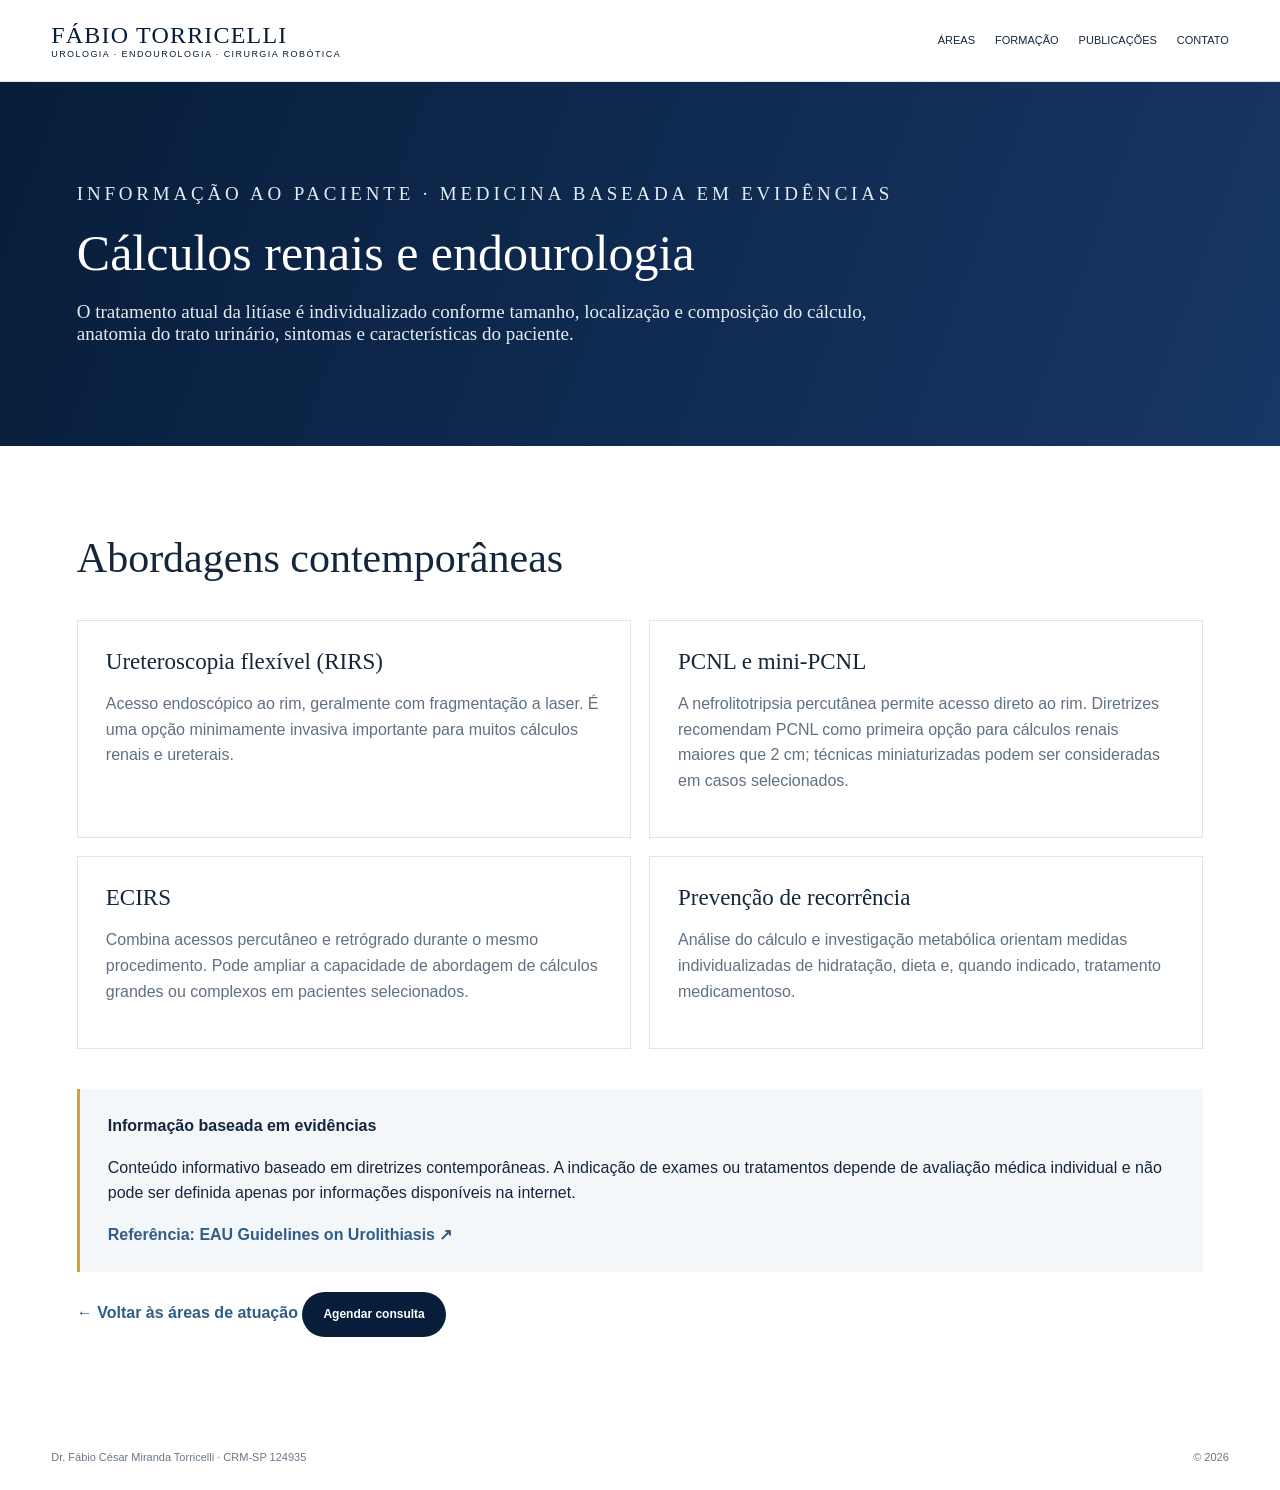
==== calculos-renais.html @ 63293d8a "Add files via upload" ====
<!doctype html><html lang="pt-BR"><head><meta charset="utf-8"><meta name="viewport" content="width=device-width,initial-scale=1"><meta name="description" content="Cálculos renais e endourologia — informações baseadas em evidências. Dr. Fábio Torricelli."><title>Cálculos renais e endourologia | Fábio Torricelli</title><link rel="stylesheet" href="style.css"></head><body><header class="top"><a class="brand" href="index.html">FÁBIO TORRICELLI<small>UROLOGIA · ENDOUROLOGIA · CIRURGIA ROBÓTICA</small></a><nav><a href="index.html#areas">Áreas</a><a href="index.html#formacao">Formação</a><a href="index.html#publicacoes">Publicações</a><a href="index.html#contato">Contato</a></nav></header><main><section class="treatment-hero"><p class="ey light">INFORMAÇÃO AO PACIENTE · MEDICINA BASEADA EM EVIDÊNCIAS</p><h1>Cálculos renais e endourologia</h1><p>O tratamento atual da litíase é individualizado conforme tamanho, localização e composição do cálculo, anatomia do trato urinário, sintomas e características do paciente.</p></section><section class="section"><h2>Abordagens contemporâneas</h2><div class="treatments"><article class="treatment"><h3>Ureteroscopia flexível (RIRS)</h3><p>Acesso endoscópico ao rim, geralmente com fragmentação a laser. É uma opção minimamente invasiva importante para muitos cálculos renais e ureterais.</p></article><article class="treatment"><h3>PCNL e mini-PCNL</h3><p>A nefrolitotripsia percutânea permite acesso direto ao rim. Diretrizes recomendam PCNL como primeira opção para cálculos renais maiores que 2 cm; técnicas miniaturizadas podem ser consideradas em casos selecionados.</p></article><article class="treatment"><h3>ECIRS</h3><p>Combina acessos percutâneo e retrógrado durante o mesmo procedimento. Pode ampliar a capacidade de abordagem de cálculos grandes ou complexos em pacientes selecionados.</p></article><article class="treatment"><h3>Prevenção de recorrência</h3><p>Análise do cálculo e investigação metabólica orientam medidas individualizadas de hidratação, dieta e, quando indicado, tratamento medicamentoso.</p></article></div><div class="evidence"><strong>Informação baseada em evidências</strong><p>Conteúdo informativo baseado em diretrizes contemporâneas. A indicação de exames ou tratamentos depende de avaliação médica individual e não pode ser definida apenas por informações disponíveis na internet.</p><a target="_blank" rel="noopener" href="https://uroweb.org/guidelines/urolithiasis/chapter/guidelines">Referência: EAU Guidelines on Urolithiasis ↗</a></div><a class="back" href="index.html#areas">← Voltar às áreas de atuação</a> <a class="btn" href="index.html#contato">Agendar consulta</a></section></main><footer><span>Dr. Fábio César Miranda Torricelli · CRM-SP 124935</span><span>© 2026</span></footer></body></html>
---- style.css ----
*{box-sizing:border-box}html{scroll-behavior:smooth}body{margin:0;font:16px Arial;color:#14263b;line-height:1.6}a{text-decoration:none;color:inherit}.top{height:82px;padding:0 4vw;display:flex;align-items:center;justify-content:space-between;position:sticky;top:0;background:#fffffff5;z-index:9;border-bottom:1px solid #dfe5e9}.brand{font:24px Georgia;color:#071d3a;letter-spacing:.05em}.brand small{display:block;font:9px Arial;letter-spacing:.16em}.top nav{display:flex;gap:20px;font-size:11px;text-transform:uppercase}.hero{display:grid;grid-template-columns:1.08fr .92fr;background:linear-gradient(110deg,#071d3a,#173766);color:white;min-height:590px}.herocopy{padding:80px 6vw;align-self:center}.hero h1{font:58px Georgia;margin:0}.hero h2{font:300 20px Arial;letter-spacing:.3em;text-transform:uppercase}.hero p{font:20px Georgia;max-width:700px}.hero img{width:100%;height:100%;object-fit:cover}.ey{font-size:11px;letter-spacing:.2em;font-weight:bold;color:#55718a}.light{color:#dce6ef}.line{width:70px;height:2px;background:#c8a14a;margin:26px 0 17px}.tag{font-size:11px;letter-spacing:.2em}.btn{display:inline-block;padding:13px 21px;border-radius:25px;background:#071d3a;color:white;font-size:12px;font-weight:bold;margin:12px 8px 0 0}.hero .btn{background:#c8a14a;color:#071d3a}.hero .outline{background:transparent;color:white;border:1px solid #bdcad8}.section{padding:88px 6vw}.soft{background:#f4f7f9}.section h2,.contact h2{font:42px Georgia;margin:0 0 24px}.wide{max-width:850px;color:#607083}.grid{display:grid;gap:18px}.areas{grid-template-columns:repeat(5,1fr);margin-top:40px}.card{padding:26px;background:white;border:1px solid #dfe5e9}.card h3{font:22px Georgia}.card p{font-size:14px;color:#607083}.num{color:#c8a14a;font-size:12px}.timeline{max-width:900px;margin:42px 0;border-left:2px solid #c8a14a;padding-left:35px}.step{position:relative;margin-bottom:32px}.step i{position:absolute;left:-53px;top:0;width:34px;height:34px;border-radius:50%;display:grid;place-items:center;background:#071d3a;color:white;font-style:normal}.step strong{display:block;font:22px Georgia}.step a{color:#356080}.pubs{grid-template-columns:repeat(3,1fr);margin-top:38px}.pubs small{color:#71808c}.pubs a{font-size:13px;color:#315d84;font-weight:bold}.gallery{display:grid;grid-template-columns:repeat(4,1fr);gap:12px;margin-top:35px}.gallery figure{margin:0;position:relative}.gallery img{width:100%;height:260px;object-fit:cover;display:block}.gallery figcaption{position:absolute;bottom:0;background:#071d3ae8;color:white;padding:7px 12px;font-size:12px}.contact{padding:68px 6vw;background:#071d3a;color:white;display:grid;grid-template-columns:1fr 1fr .7fr;gap:45px}.wa{display:inline-block;background:#16aa59;padding:14px 20px;border-radius:9px;font-weight:bold}.links{display:flex;flex-direction:column;gap:9px;color:#d8e1eb}.pagehead{padding:80px 6vw;background:#071d3a;color:white}.pagehead h1{font:52px Georgia;margin:0}.plist{margin-top:40px}.plist a{display:grid;grid-template-columns:65px 1fr;padding:17px 0;border-bottom:1px solid #dfe5e9}.plist b{color:#b58c35}footer{padding:24px 4vw;font-size:11px;color:#687887;display:flex;justify-content:space-between}@media(max-width:900px){.top nav{display:none}.hero{grid-template-columns:1fr}.hero figure{order:-1;margin:0;height:380px}.areas,.pubs{grid-template-columns:repeat(2,1fr)}.gallery{grid-template-columns:repeat(2,1fr)}.contact{grid-template-columns:1fr 1fr}}@media(max-width:600px){.hero figure{height:290px}.herocopy{padding:55px 7vw}.hero h1{font-size:43px}.section{padding:65px 7vw}.section h2{font-size:34px}.areas,.pubs,.gallery,.contact{grid-template-columns:1fr}.gallery img{height:235px}.brand{font-size:19px}footer{flex-direction:column;gap:6px}}.care{display:block;transition:transform .2s,box-shadow .2s,border-color .2s}.care:hover{transform:translateY(-4px);box-shadow:0 14px 32px #0b244015;border-color:#c8a14a}.care strong{font-size:12px;color:#315d84}.treatment-hero{padding:82px 6vw;background:linear-gradient(110deg,#071d3a,#173766);color:white}.treatment-hero h1{font:50px Georgia;margin:8px 0 16px;max-width:850px}.treatment-hero p{max-width:820px;font:19px Georgia;color:#e4ebf2}.treatments{display:grid;grid-template-columns:repeat(2,1fr);gap:18px;margin-top:38px}.treatment{padding:28px;border:1px solid #dfe5e9;background:#fff}.treatment h3{font:23px Georgia;margin:0 0 10px}.treatment p{color:#607083}.evidence{margin-top:40px;padding:24px 28px;background:#f4f7f9;border-left:3px solid #c8a14a}.evidence a{color:#315d84;font-weight:bold}.back{display:inline-block;margin-top:28px;color:#315d84;font-weight:bold}@media(max-width:650px){.treatments{grid-template-columns:1fr}.treatment-hero h1{font-size:38px}}
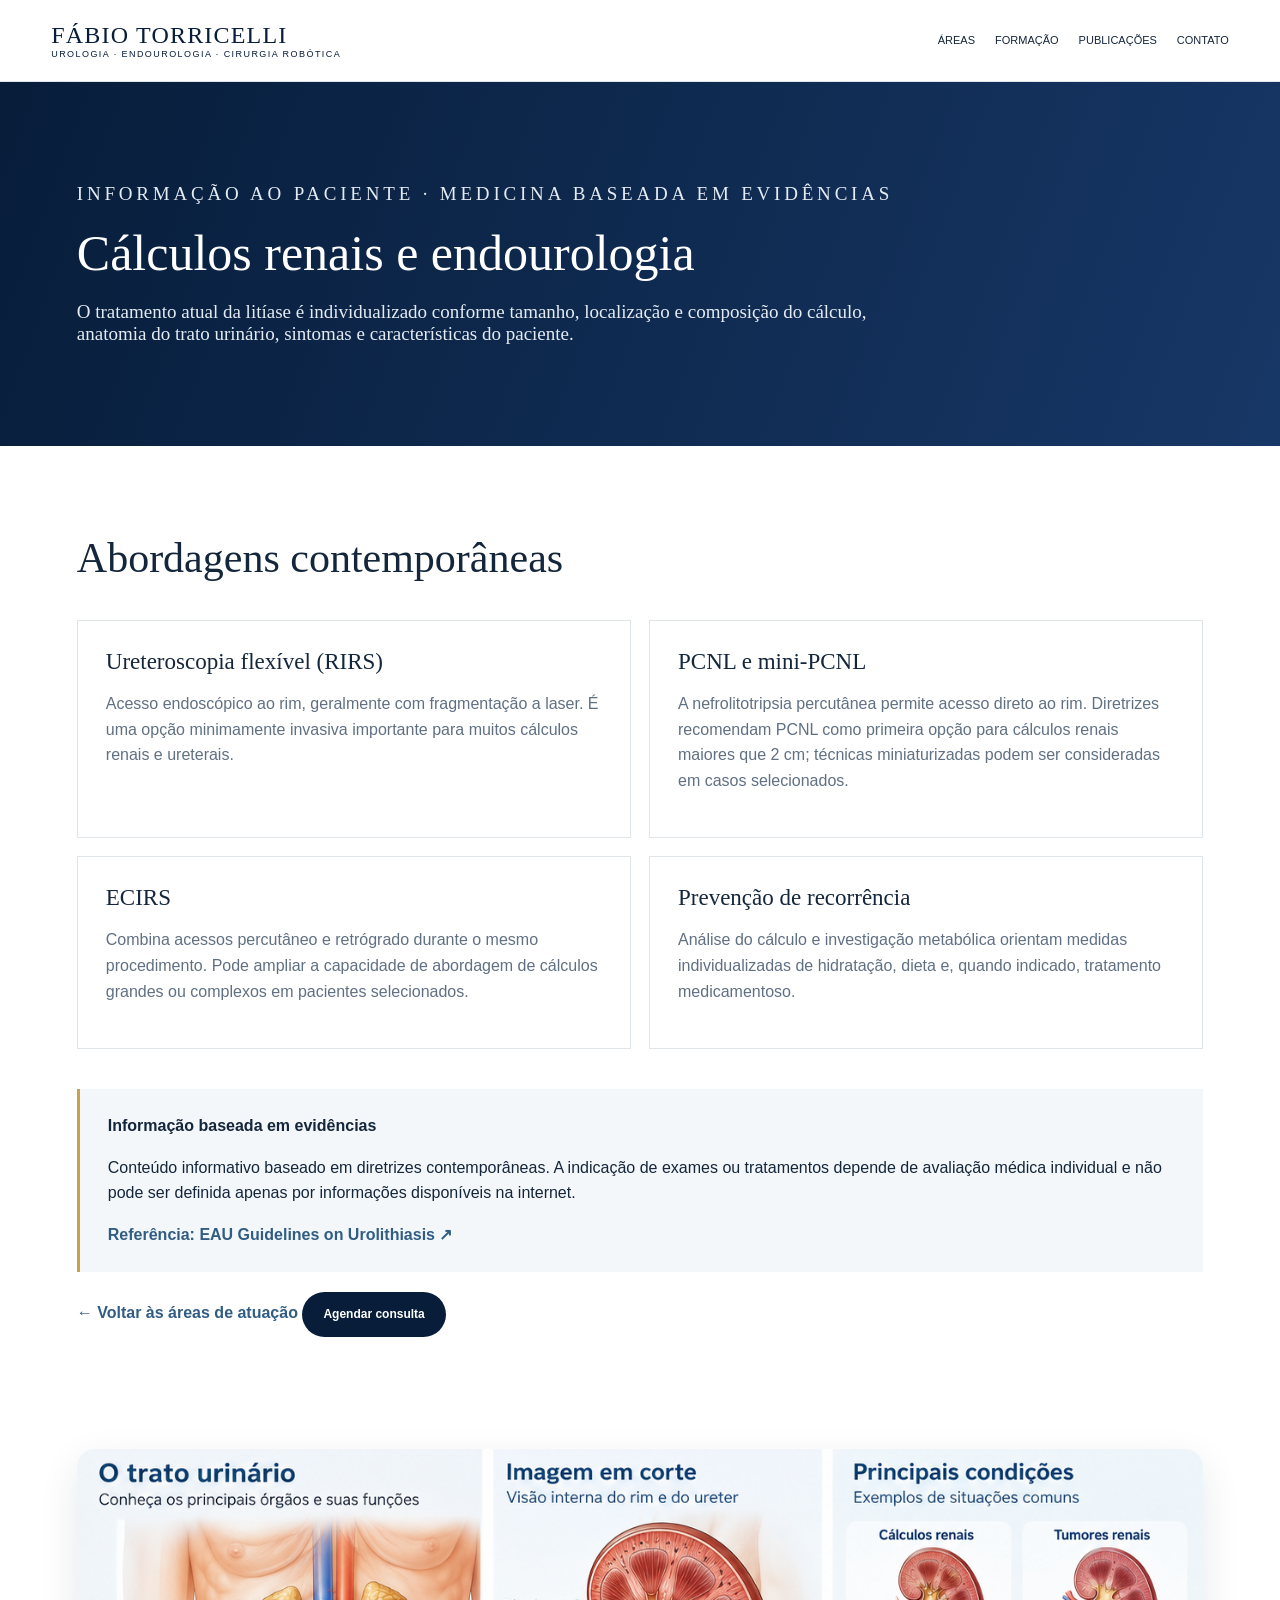
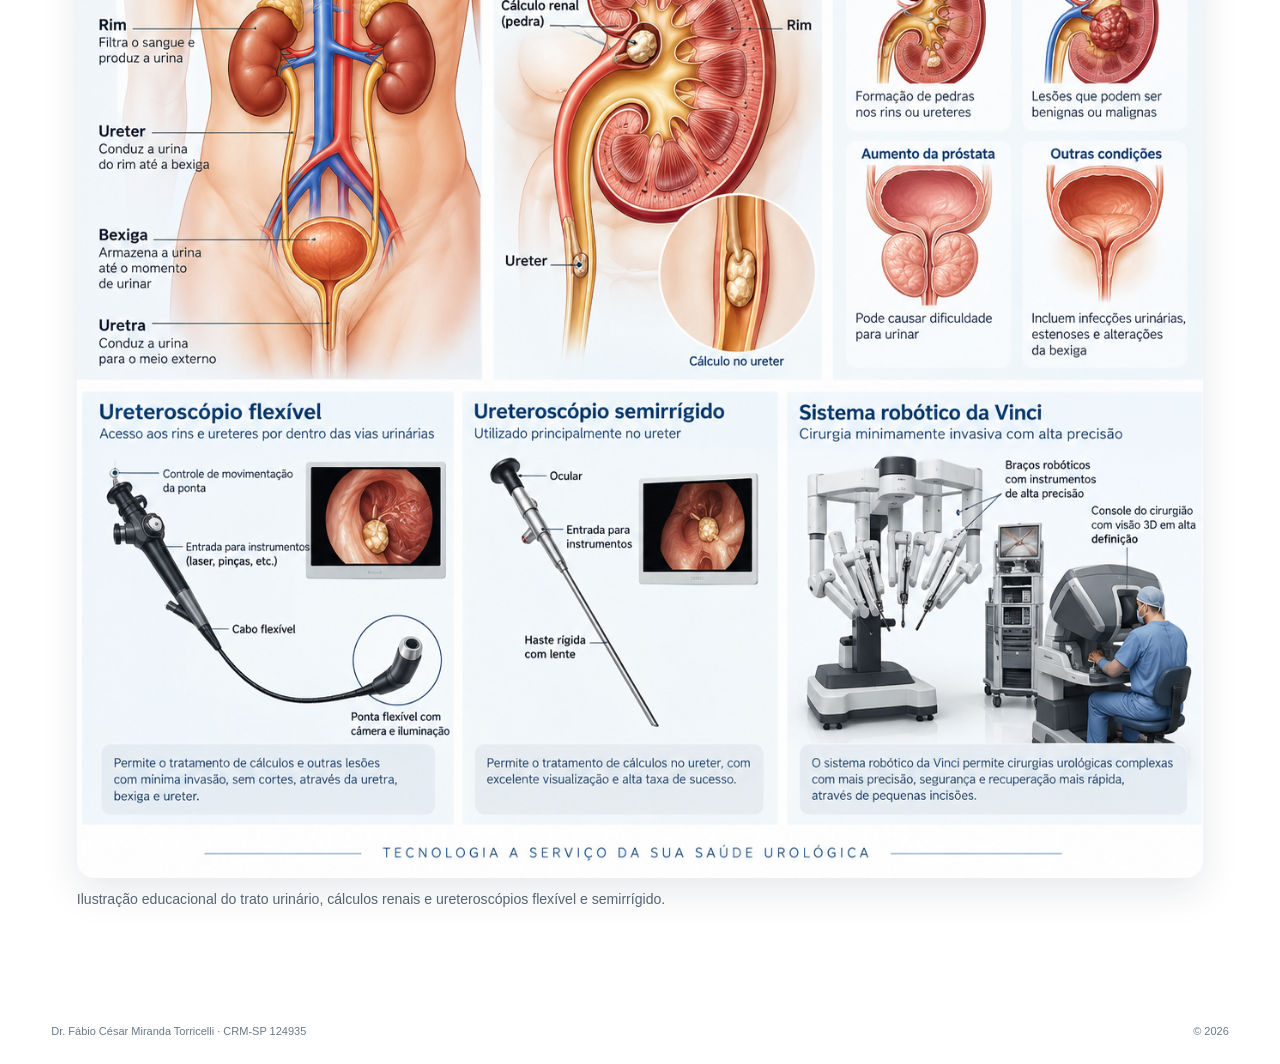
==== commit b6becbcc: "Add files via upload" ====
--- a/calculos-renais.html
+++ b/calculos-renais.html
@@ -1 +1,3 @@
-<!doctype html><html lang="pt-BR"><head><meta charset="utf-8"><meta name="viewport" content="width=device-width,initial-scale=1"><meta name="description" content="Cálculos renais e endourologia — informações baseadas em evidências. Dr. Fábio Torricelli."><title>Cálculos renais e endourologia | Fábio Torricelli</title><link rel="stylesheet" href="style.css"></head><body><header class="top"><a class="brand" href="index.html">FÁBIO TORRICELLI<small>UROLOGIA · ENDOUROLOGIA · CIRURGIA ROBÓTICA</small></a><nav><a href="index.html#areas">Áreas</a><a href="index.html#formacao">Formação</a><a href="index.html#publicacoes">Publicações</a><a href="index.html#contato">Contato</a></nav></header><main><section class="treatment-hero"><p class="ey light">INFORMAÇÃO AO PACIENTE · MEDICINA BASEADA EM EVIDÊNCIAS</p><h1>Cálculos renais e endourologia</h1><p>O tratamento atual da litíase é individualizado conforme tamanho, localização e composição do cálculo, anatomia do trato urinário, sintomas e características do paciente.</p></section><section class="section"><h2>Abordagens contemporâneas</h2><div class="treatments"><article class="treatment"><h3>Ureteroscopia flexível (RIRS)</h3><p>Acesso endoscópico ao rim, geralmente com fragmentação a laser. É uma opção minimamente invasiva importante para muitos cálculos renais e ureterais.</p></article><article class="treatment"><h3>PCNL e mini-PCNL</h3><p>A nefrolitotripsia percutânea permite acesso direto ao rim. Diretrizes recomendam PCNL como primeira opção para cálculos renais maiores que 2 cm; técnicas miniaturizadas podem ser consideradas em casos selecionados.</p></article><article class="treatment"><h3>ECIRS</h3><p>Combina acessos percutâneo e retrógrado durante o mesmo procedimento. Pode ampliar a capacidade de abordagem de cálculos grandes ou complexos em pacientes selecionados.</p></article><article class="treatment"><h3>Prevenção de recorrência</h3><p>Análise do cálculo e investigação metabólica orientam medidas individualizadas de hidratação, dieta e, quando indicado, tratamento medicamentoso.</p></article></div><div class="evidence"><strong>Informação baseada em evidências</strong><p>Conteúdo informativo baseado em diretrizes contemporâneas. A indicação de exames ou tratamentos depende de avaliação médica individual e não pode ser definida apenas por informações disponíveis na internet.</p><a target="_blank" rel="noopener" href="https://uroweb.org/guidelines/urolithiasis/chapter/guidelines">Referência: EAU Guidelines on Urolithiasis ↗</a></div><a class="back" href="index.html#areas">← Voltar às áreas de atuação</a> <a class="btn" href="index.html#contato">Agendar consulta</a></section></main><footer><span>Dr. Fábio César Miranda Torricelli · CRM-SP 124935</span><span>© 2026</span></footer></body></html>+<!doctype html><html lang="pt-BR"><head><meta charset="utf-8"><meta name="viewport" content="width=device-width,initial-scale=1"><meta name="description" content="Cálculos renais e endourologia — informações baseadas em evidências. Dr. Fábio Torricelli."><title>Cálculos Renais e Endourologia | Dr. Fábio Torricelli</title><link rel="canonical" href="https://fabiotorricelli.com.br/calculos-renais.html"><meta name="robots" content="index,follow,max-image-preview:large"><meta property="og:locale" content="pt_BR"><meta property="og:type" content="website"><meta property="og:site_name" content="Dr. Fábio Torricelli"><meta property="og:title" content="Cálculos Renais e Endourologia | Dr. Fábio Torricelli"><meta property="og:description" content="Tratamento de cálculos renais, ureteroscopia flexível, PCNL, mini-PCNL, ECIRS e prevenção de recorrência."><meta property="og:url" content="https://fabiotorricelli.com.br/calculos-renais.html"><meta property="og:image" content="https://fabiotorricelli.com.br/assets/fabio.jpg"><meta name="twitter:card" content="summary_large_image"><link rel="icon" href="/favicon.svg" type="image/svg+xml"><link rel="stylesheet" href="style.css"></head><body><header class="top"><a class="brand" href="index.html">FÁBIO TORRICELLI<small>UROLOGIA · ENDOUROLOGIA · CIRURGIA ROBÓTICA</small></a><nav><a href="index.html#areas">Áreas</a><a href="index.html#formacao">Formação</a><a href="index.html#publicacoes">Publicações</a><a href="index.html#contato">Contato</a></nav></header><main><section class="treatment-hero"><p class="ey light">INFORMAÇÃO AO PACIENTE · MEDICINA BASEADA EM EVIDÊNCIAS</p><h1>Cálculos renais e endourologia</h1><p>O tratamento atual da litíase é individualizado conforme tamanho, localização e composição do cálculo, anatomia do trato urinário, sintomas e características do paciente.</p></section><section class="section"><h2>Abordagens contemporâneas</h2><div class="treatments"><article class="treatment"><h3>Ureteroscopia flexível (RIRS)</h3><p>Acesso endoscópico ao rim, geralmente com fragmentação a laser. É uma opção minimamente invasiva importante para muitos cálculos renais e ureterais.</p></article><article class="treatment"><h3>PCNL e mini-PCNL</h3><p>A nefrolitotripsia percutânea permite acesso direto ao rim. Diretrizes recomendam PCNL como primeira opção para cálculos renais maiores que 2 cm; técnicas miniaturizadas podem ser consideradas em casos selecionados.</p></article><article class="treatment"><h3>ECIRS</h3><p>Combina acessos percutâneo e retrógrado durante o mesmo procedimento. Pode ampliar a capacidade de abordagem de cálculos grandes ou complexos em pacientes selecionados.</p></article><article class="treatment"><h3>Prevenção de recorrência</h3><p>Análise do cálculo e investigação metabólica orientam medidas individualizadas de hidratação, dieta e, quando indicado, tratamento medicamentoso.</p></article></div><div class="evidence"><strong>Informação baseada em evidências</strong><p>Conteúdo informativo baseado em diretrizes contemporâneas. A indicação de exames ou tratamentos depende de avaliação médica individual e não pode ser definida apenas por informações disponíveis na internet.</p><a target="_blank" rel="noopener" href="https://uroweb.org/guidelines/urolithiasis/chapter/guidelines">Referência: EAU Guidelines on Urolithiasis ↗</a></div><a class="back" href="index.html#areas">← Voltar às áreas de atuação</a> <a class="btn" href="index.html#contato">Agendar consulta</a></section><section class="section medical-visual"><div class="container">
+    <figure class="medical-figure"><img src="assets/endourologia-ureteroscopios.png" alt="Ilustração educacional do trato urinário, cálculos renais e ureteroscópios flexível e semirrígido." loading="lazy">
+    <figcaption>Ilustração educacional do trato urinário, cálculos renais e ureteroscópios flexível e semirrígido.</figcaption></figure></div></section></main><footer><span>Dr. Fábio César Miranda Torricelli · CRM-SP 124935</span><span>© 2026</span></footer></body></html>
--- a/style.css
+++ b/style.css
@@ -1 +1,2 @@
-*{box-sizing:border-box}html{scroll-behavior:smooth}body{margin:0;font:16px Arial;color:#14263b;line-height:1.6}a{text-decoration:none;color:inherit}.top{height:82px;padding:0 4vw;display:flex;align-items:center;justify-content:space-between;position:sticky;top:0;background:#fffffff5;z-index:9;border-bottom:1px solid #dfe5e9}.brand{font:24px Georgia;color:#071d3a;letter-spacing:.05em}.brand small{display:block;font:9px Arial;letter-spacing:.16em}.top nav{display:flex;gap:20px;font-size:11px;text-transform:uppercase}.hero{display:grid;grid-template-columns:1.08fr .92fr;background:linear-gradient(110deg,#071d3a,#173766);color:white;min-height:590px}.herocopy{padding:80px 6vw;align-self:center}.hero h1{font:58px Georgia;margin:0}.hero h2{font:300 20px Arial;letter-spacing:.3em;text-transform:uppercase}.hero p{font:20px Georgia;max-width:700px}.hero img{width:100%;height:100%;object-fit:cover}.ey{font-size:11px;letter-spacing:.2em;font-weight:bold;color:#55718a}.light{color:#dce6ef}.line{width:70px;height:2px;background:#c8a14a;margin:26px 0 17px}.tag{font-size:11px;letter-spacing:.2em}.btn{display:inline-block;padding:13px 21px;border-radius:25px;background:#071d3a;color:white;font-size:12px;font-weight:bold;margin:12px 8px 0 0}.hero .btn{background:#c8a14a;color:#071d3a}.hero .outline{background:transparent;color:white;border:1px solid #bdcad8}.section{padding:88px 6vw}.soft{background:#f4f7f9}.section h2,.contact h2{font:42px Georgia;margin:0 0 24px}.wide{max-width:850px;color:#607083}.grid{display:grid;gap:18px}.areas{grid-template-columns:repeat(5,1fr);margin-top:40px}.card{padding:26px;background:white;border:1px solid #dfe5e9}.card h3{font:22px Georgia}.card p{font-size:14px;color:#607083}.num{color:#c8a14a;font-size:12px}.timeline{max-width:900px;margin:42px 0;border-left:2px solid #c8a14a;padding-left:35px}.step{position:relative;margin-bottom:32px}.step i{position:absolute;left:-53px;top:0;width:34px;height:34px;border-radius:50%;display:grid;place-items:center;background:#071d3a;color:white;font-style:normal}.step strong{display:block;font:22px Georgia}.step a{color:#356080}.pubs{grid-template-columns:repeat(3,1fr);margin-top:38px}.pubs small{color:#71808c}.pubs a{font-size:13px;color:#315d84;font-weight:bold}.gallery{display:grid;grid-template-columns:repeat(4,1fr);gap:12px;margin-top:35px}.gallery figure{margin:0;position:relative}.gallery img{width:100%;height:260px;object-fit:cover;display:block}.gallery figcaption{position:absolute;bottom:0;background:#071d3ae8;color:white;padding:7px 12px;font-size:12px}.contact{padding:68px 6vw;background:#071d3a;color:white;display:grid;grid-template-columns:1fr 1fr .7fr;gap:45px}.wa{display:inline-block;background:#16aa59;padding:14px 20px;border-radius:9px;font-weight:bold}.links{display:flex;flex-direction:column;gap:9px;color:#d8e1eb}.pagehead{padding:80px 6vw;background:#071d3a;color:white}.pagehead h1{font:52px Georgia;margin:0}.plist{margin-top:40px}.plist a{display:grid;grid-template-columns:65px 1fr;padding:17px 0;border-bottom:1px solid #dfe5e9}.plist b{color:#b58c35}footer{padding:24px 4vw;font-size:11px;color:#687887;display:flex;justify-content:space-between}@media(max-width:900px){.top nav{display:none}.hero{grid-template-columns:1fr}.hero figure{order:-1;margin:0;height:380px}.areas,.pubs{grid-template-columns:repeat(2,1fr)}.gallery{grid-template-columns:repeat(2,1fr)}.contact{grid-template-columns:1fr 1fr}}@media(max-width:600px){.hero figure{height:290px}.herocopy{padding:55px 7vw}.hero h1{font-size:43px}.section{padding:65px 7vw}.section h2{font-size:34px}.areas,.pubs,.gallery,.contact{grid-template-columns:1fr}.gallery img{height:235px}.brand{font-size:19px}footer{flex-direction:column;gap:6px}}.care{display:block;transition:transform .2s,box-shadow .2s,border-color .2s}.care:hover{transform:translateY(-4px);box-shadow:0 14px 32px #0b244015;border-color:#c8a14a}.care strong{font-size:12px;color:#315d84}.treatment-hero{padding:82px 6vw;background:linear-gradient(110deg,#071d3a,#173766);color:white}.treatment-hero h1{font:50px Georgia;margin:8px 0 16px;max-width:850px}.treatment-hero p{max-width:820px;font:19px Georgia;color:#e4ebf2}.treatments{display:grid;grid-template-columns:repeat(2,1fr);gap:18px;margin-top:38px}.treatment{padding:28px;border:1px solid #dfe5e9;background:#fff}.treatment h3{font:23px Georgia;margin:0 0 10px}.treatment p{color:#607083}.evidence{margin-top:40px;padding:24px 28px;background:#f4f7f9;border-left:3px solid #c8a14a}.evidence a{color:#315d84;font-weight:bold}.back{display:inline-block;margin-top:28px;color:#315d84;font-weight:bold}@media(max-width:650px){.treatments{grid-template-columns:1fr}.treatment-hero h1{font-size:38px}}+*{box-sizing:border-box}html{scroll-behavior:smooth}body{margin:0;font:16px Arial;color:#14263b;line-height:1.6}a{text-decoration:none;color:inherit}.top{height:82px;padding:0 4vw;display:flex;align-items:center;justify-content:space-between;position:sticky;top:0;background:#fffffff5;z-index:9;border-bottom:1px solid #dfe5e9}.brand{font:24px Georgia;color:#071d3a;letter-spacing:.05em}.brand small{display:block;font:9px Arial;letter-spacing:.16em}.top nav{display:flex;gap:20px;font-size:11px;text-transform:uppercase}.hero{display:grid;grid-template-columns:1.08fr .92fr;background:linear-gradient(110deg,#071d3a,#173766);color:white;min-height:590px}.herocopy{padding:80px 6vw;align-self:center}.hero h1{font:58px Georgia;margin:0}.hero h2{font:300 20px Arial;letter-spacing:.3em;text-transform:uppercase}.hero p{font:20px Georgia;max-width:700px}.hero img{width:100%;height:100%;object-fit:cover}.ey{font-size:11px;letter-spacing:.2em;font-weight:bold;color:#55718a}.light{color:#dce6ef}.line{width:70px;height:2px;background:#c8a14a;margin:26px 0 17px}.tag{font-size:11px;letter-spacing:.2em}.btn{display:inline-block;padding:13px 21px;border-radius:25px;background:#071d3a;color:white;font-size:12px;font-weight:bold;margin:12px 8px 0 0}.hero .btn{background:#c8a14a;color:#071d3a}.hero .outline{background:transparent;color:white;border:1px solid #bdcad8}.section{padding:88px 6vw}.soft{background:#f4f7f9}.section h2,.contact h2{font:42px Georgia;margin:0 0 24px}.wide{max-width:850px;color:#607083}.grid{display:grid;gap:18px}.areas{grid-template-columns:repeat(5,1fr);margin-top:40px}.card{padding:26px;background:white;border:1px solid #dfe5e9}.card h3{font:22px Georgia}.card p{font-size:14px;color:#607083}.num{color:#c8a14a;font-size:12px}.timeline{max-width:900px;margin:42px 0;border-left:2px solid #c8a14a;padding-left:35px}.step{position:relative;margin-bottom:32px}.step i{position:absolute;left:-53px;top:0;width:34px;height:34px;border-radius:50%;display:grid;place-items:center;background:#071d3a;color:white;font-style:normal}.step strong{display:block;font:22px Georgia}.step a{color:#356080}.pubs{grid-template-columns:repeat(3,1fr);margin-top:38px}.pubs small{color:#71808c}.pubs a{font-size:13px;color:#315d84;font-weight:bold}.gallery{display:grid;grid-template-columns:repeat(4,1fr);gap:12px;margin-top:35px}.gallery figure{margin:0;position:relative}.gallery img{width:100%;height:260px;object-fit:cover;display:block}.gallery figcaption{position:absolute;bottom:0;background:#071d3ae8;color:white;padding:7px 12px;font-size:12px}.contact{padding:68px 6vw;background:#071d3a;color:white;display:grid;grid-template-columns:1fr 1fr .7fr;gap:45px}.wa{display:inline-block;background:#16aa59;padding:14px 20px;border-radius:9px;font-weight:bold}.links{display:flex;flex-direction:column;gap:9px;color:#d8e1eb}.pagehead{padding:80px 6vw;background:#071d3a;color:white}.pagehead h1{font:52px Georgia;margin:0}.plist{margin-top:40px}.plist a{display:grid;grid-template-columns:65px 1fr;padding:17px 0;border-bottom:1px solid #dfe5e9}.plist b{color:#b58c35}footer{padding:24px 4vw;font-size:11px;color:#687887;display:flex;justify-content:space-between}@media(max-width:900px){.top nav{display:none}.hero{grid-template-columns:1fr}.hero figure{order:-1;margin:0;height:380px}.areas,.pubs{grid-template-columns:repeat(2,1fr)}.gallery{grid-template-columns:repeat(2,1fr)}.contact{grid-template-columns:1fr 1fr}}@media(max-width:600px){.hero figure{height:290px}.herocopy{padding:55px 7vw}.hero h1{font-size:43px}.section{padding:65px 7vw}.section h2{font-size:34px}.areas,.pubs,.gallery,.contact{grid-template-columns:1fr}.gallery img{height:235px}.brand{font-size:19px}footer{flex-direction:column;gap:6px}}.care{display:block;transition:transform .2s,box-shadow .2s,border-color .2s}.care:hover{transform:translateY(-4px);box-shadow:0 14px 32px #0b244015;border-color:#c8a14a}.care strong{font-size:12px;color:#315d84}.treatment-hero{padding:82px 6vw;background:linear-gradient(110deg,#071d3a,#173766);color:white}.treatment-hero h1{font:50px Georgia;margin:8px 0 16px;max-width:850px}.treatment-hero p{max-width:820px;font:19px Georgia;color:#e4ebf2}.treatments{display:grid;grid-template-columns:repeat(2,1fr);gap:18px;margin-top:38px}.treatment{padding:28px;border:1px solid #dfe5e9;background:#fff}.treatment h3{font:23px Georgia;margin:0 0 10px}.treatment p{color:#607083}.evidence{margin-top:40px;padding:24px 28px;background:#f4f7f9;border-left:3px solid #c8a14a}.evidence a{color:#315d84;font-weight:bold}.back{display:inline-block;margin-top:28px;color:#315d84;font-weight:bold}@media(max-width:650px){.treatments{grid-template-columns:1fr}.treatment-hero h1{font-size:38px}}.pub-grid{display:grid;grid-template-columns:repeat(2,minmax(0,1fr));gap:18px;margin-top:28px}.pub-card{background:#fff;border:1px solid rgba(15,38,58,.12);border-radius:16px;padding:22px;box-shadow:0 8px 24px rgba(15,38,58,.05)}.pub-card h3{margin-top:0;font-size:1.05rem;line-height:1.35}.pub-card p{line-height:1.6}.pub-meta{font-size:.88rem;font-weight:700;opacity:.7}.pub-card a{font-weight:700;text-decoration:none}.academic-links{display:flex;gap:12px;flex-wrap:wrap;margin-top:26px}.section-soft{background:#f5f7f8}.hero-small{padding-top:72px;padding-bottom:72px}@media(max-width:760px){.pub-grid{grid-template-columns:1fr}}
+.medical-figure{margin:0}.medical-figure img{width:100%;height:auto;display:block;border-radius:18px;box-shadow:0 14px 38px rgba(15,38,58,.10)}.medical-figure figcaption{font-size:.88rem;opacity:.7;margin-top:10px}.pub-tools{display:flex;gap:16px;align-items:center;justify-content:space-between;margin:24px 0}.pub-tools input{width:min(620px,100%);padding:13px 16px;border:1px solid rgba(15,38,58,.2);border-radius:12px;font:inherit}.pub-list{display:grid;gap:16px}.pub-full{display:grid;grid-template-columns:70px 1fr;gap:18px;padding:22px;background:#fff;border:1px solid rgba(15,38,58,.11);border-radius:16px}.pub-year{font-weight:800;font-size:1.05rem}.pub-full h3{margin:0 0 8px;line-height:1.35}.pub-summary{line-height:1.6;display:-webkit-box;-webkit-line-clamp:4;-webkit-box-orient:vertical;overflow:hidden}.pub-status{padding:18px 0}.medical-visual{padding-top:24px}@media(max-width:700px){.pub-full{grid-template-columns:1fr}.pub-tools{align-items:flex-start;flex-direction:column}}
